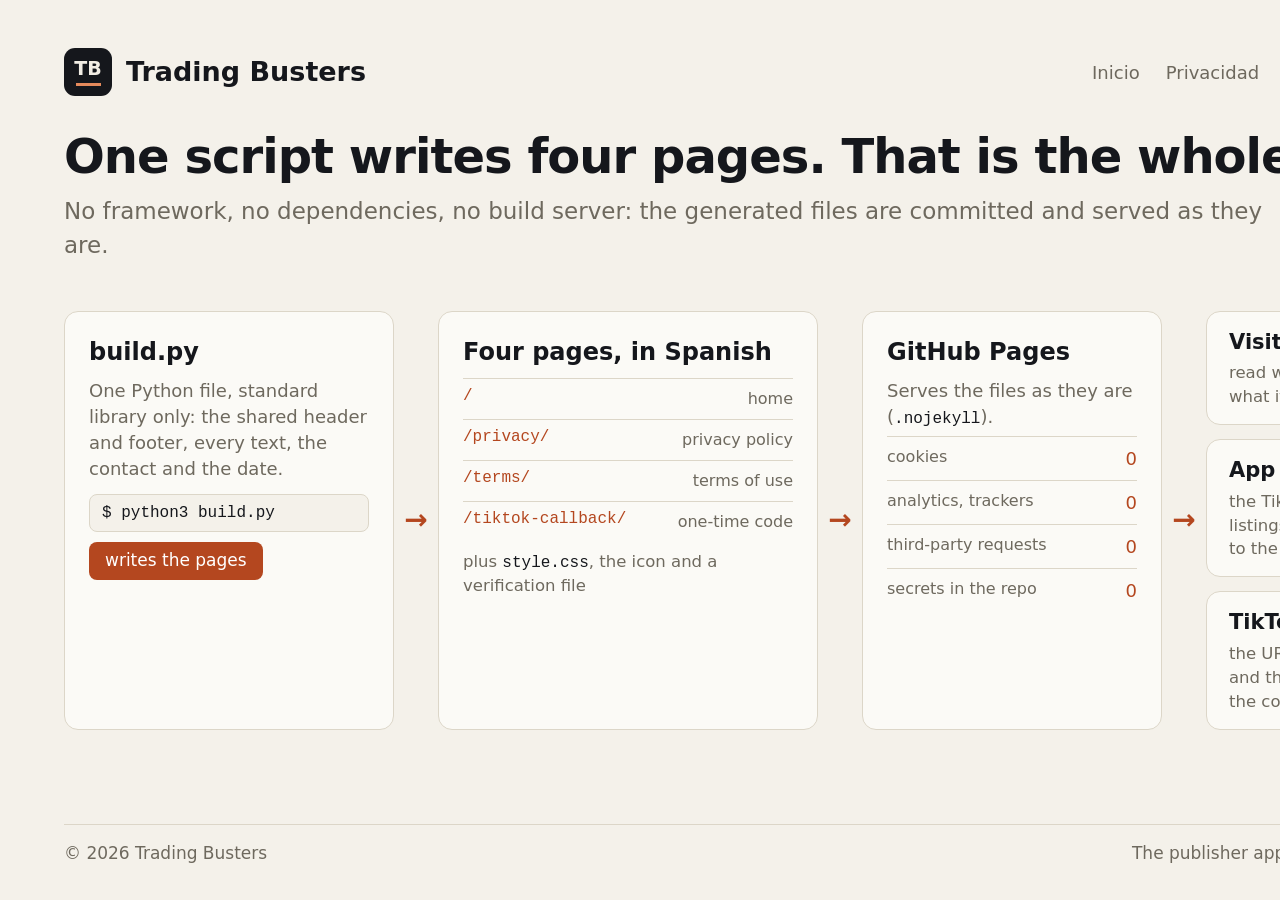
==== docs/images/src/diagram.html @ 8ce841c0 "docs: README v3 banner and diagram in the repo's own design Co-Authored-By: Claude Fable 5.2 <norepl" ====
<!doctype html><html><head><meta charset="utf-8">
<!-- no font or script is loaded from anywhere: this file is served by GitHub Pages like the rest of the site, which makes no third-party request. The PNG render injects Inter and JetBrains Mono at screenshot time (see brand.json). -->
<style>
:root{--bg:#F4F1EA;--fg:#15171C;--muted:#6E695E;--accent:#B4471F;--card:#FBFAF6;--line:#DCD6C8}
*{box-sizing:border-box;margin:0;padding:0}
body{width:1600px;height:900px;background:var(--bg);color:var(--fg);font:20px/1.5 Inter,system-ui,sans-serif;overflow:hidden;padding:48px 64px 0;position:relative}
header{display:flex;align-items:center;justify-content:space-between;margin-bottom:34px}
.brand{display:flex;align-items:center;gap:14px;font-weight:800;font-size:27px}
.tb{width:48px;height:48px;border-radius:11px;background:#15171C;color:#F1EDE4;display:flex;flex-direction:column;align-items:center;justify-content:center;font-size:19px;font-weight:800;line-height:1}
.tb::after{content:"";width:25px;height:3px;background:#E58A5C;margin-top:5px}
nav a{color:var(--muted);margin-left:26px;font-size:18px}nav a.on{color:var(--accent)}
h1{font-size:48px;line-height:1.12;font-weight:800;letter-spacing:-.02em}
.lead{font-size:23px;color:var(--muted);margin-top:10px;max-width:1240px}
.flow{display:grid;grid-template-columns:330px 44px 380px 44px 300px 44px 1fr;margin-top:48px;align-items:stretch}
.card{background:var(--card);border:1px solid var(--line);border-radius:14px;padding:22px 24px}
.card h2{font-size:24px;font-weight:700;margin-bottom:8px}
.card p{font-size:18px;line-height:1.45;color:var(--muted)}
.ar{display:flex;align-items:center;justify-content:center;color:var(--accent);font-size:28px;font-weight:600}
.m{font:500 16px "JetBrains Mono",monospace}
.ta{background:var(--bg);border:1px solid var(--line);border-radius:8px;padding:9px 12px;margin:12px 0 10px;color:var(--fg)}
.btn{display:inline-block;font-size:17px;padding:6px 16px;border-radius:8px;background:var(--accent);color:#fff}
ul{list-style:none;margin-top:6px}li{display:flex;justify-content:space-between;gap:10px;padding:8px 0;border-top:1px solid var(--line);font-size:18px}li span{color:var(--accent)}li i{font-style:normal;color:var(--muted);font-size:16px}
.stack{display:grid;gap:14px}.stack .card{padding:15px 22px}.stack h2{font-size:21px;margin-bottom:3px}.stack p{font-size:16.5px}
footer{position:absolute;left:64px;right:64px;bottom:34px;padding-top:16px;border-top:1px solid var(--line);color:var(--muted);font-size:17px;display:flex;justify-content:space-between}
</style></head><body>
<header><div class="brand"><span class="tb">TB</span>Trading Busters</div><nav><a>Inicio</a><a>Privacidad</a><a>Condiciones</a><a class="on">How it works</a></nav></header>
<h1>One script writes four pages. That is the whole site.</h1>
<p class="lead">No framework, no dependencies, no build server: the generated files are committed and served as they are.</p>
<div class="flow">
 <div class="card"><h2>build.py</h2><p>One Python file, standard library only: the shared header and footer, every text, the contact and the date.</p><div class="ta m">$ python3 build.py</div><span class="btn">writes the pages</span></div>
 <div class="ar">&rarr;</div>
 <div class="card"><h2>Four pages, in Spanish</h2><ul><li><span class="m">/</span><i>home</i></li><li><span class="m">/privacy/</span><i>privacy policy</i></li><li><span class="m">/terms/</span><i>terms of use</i></li><li><span class="m">/tiktok-callback/</span><i>one-time code</i></li></ul><p style="margin-top:8px;font-size:16.5px">plus <span class="m" style="color:var(--fg)">style.css</span>, the icon and a verification file</p></div>
 <div class="ar">&rarr;</div>
 <div class="card"><h2>GitHub Pages</h2><p>Serves the files as they are (<span class="m" style="color:var(--fg)">.nojekyll</span>).</p><ul><li><i>cookies</i><span>0</span></li><li><i>analytics, trackers</i><span>0</span></li><li><i>third-party requests</i><span>0</span></li><li><i>secrets in the repo</i><span>0</span></li></ul></div>
 <div class="ar">&rarr;</div>
 <div class="stack">
  <div class="card"><h2>Visitors</h2><p>read what the channel is and what it never sells</p></div>
  <div class="card"><h2>App reviews</h2><p>the TikTok, Meta and Google listings of the publisher app link to the privacy and terms pages</p></div>
  <div class="card"><h2>TikTok checks</h2><p>the URL-prefix verification file, and the callback page that shows the code and sends nothing</p></div>
 </div>
</div>
<footer><span>&copy; 2026 Trading Busters</span><span>The publisher app itself is not in this repository.</span></footer>
</body></html>
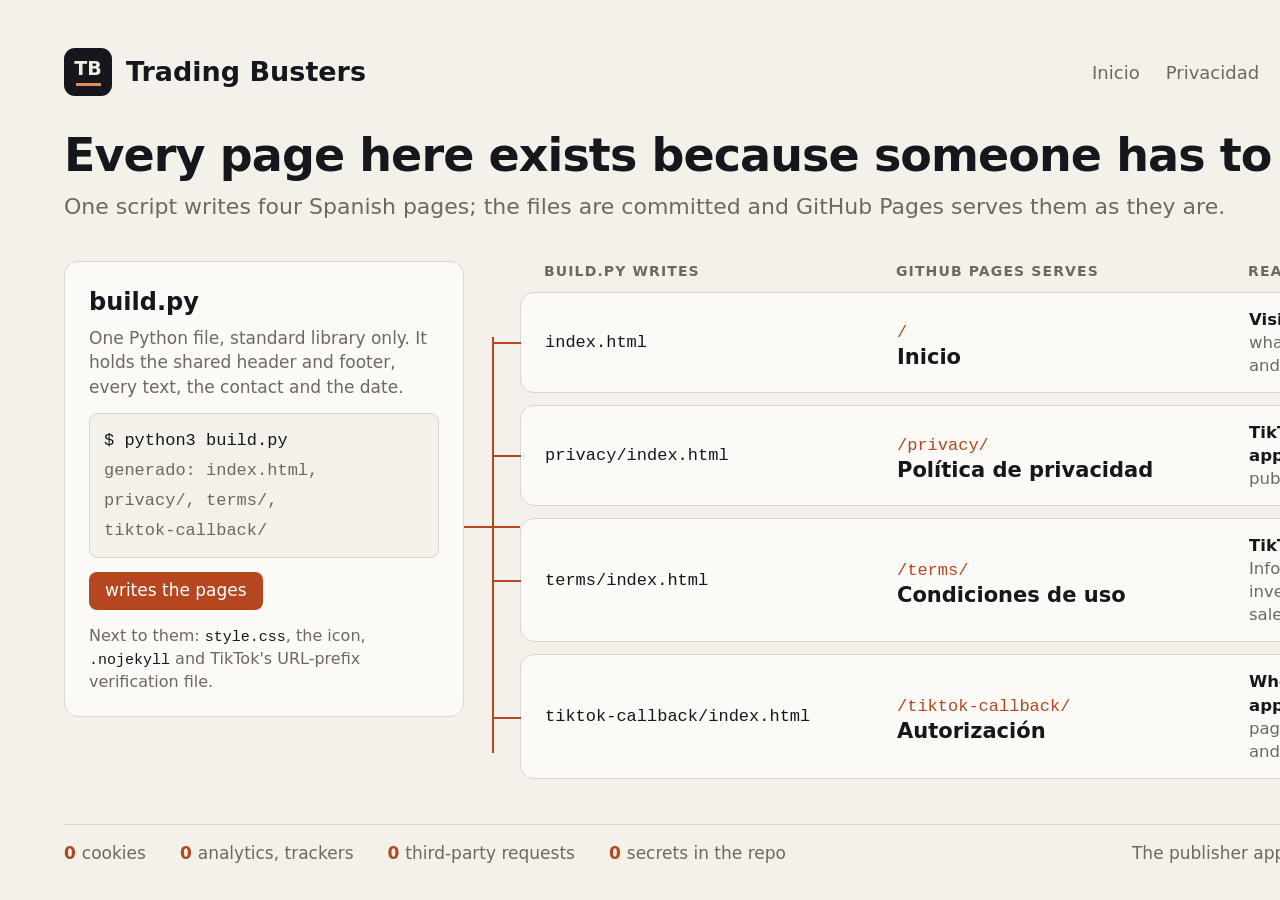
==== commit 76bfbb36: "docs: diagram as a ledger of the four pages (file, URL, reader), no longer the same layout as scienc" ====
--- a/docs/images/src/diagram.html
+++ b/docs/images/src/diagram.html
@@ -9,35 +9,46 @@
 .tb{width:48px;height:48px;border-radius:11px;background:#15171C;color:#F1EDE4;display:flex;flex-direction:column;align-items:center;justify-content:center;font-size:19px;font-weight:800;line-height:1}
 .tb::after{content:"";width:25px;height:3px;background:#E58A5C;margin-top:5px}
 nav a{color:var(--muted);margin-left:26px;font-size:18px}nav a.on{color:var(--accent)}
-h1{font-size:48px;line-height:1.12;font-weight:800;letter-spacing:-.02em}
-.lead{font-size:23px;color:var(--muted);margin-top:10px;max-width:1240px}
-.flow{display:grid;grid-template-columns:330px 44px 380px 44px 300px 44px 1fr;margin-top:48px;align-items:stretch}
+h1{font-size:46px;line-height:1.12;font-weight:800;letter-spacing:-.02em}
+.lead{font-size:22px;color:var(--muted);margin-top:8px;max-width:1300px}
+.m{font:500 17px "JetBrains Mono",monospace}
+.grid{display:grid;grid-template-columns:400px 1fr;gap:56px;margin-top:38px}
 .card{background:var(--card);border:1px solid var(--line);border-radius:14px;padding:22px 24px}
-.card h2{font-size:24px;font-weight:700;margin-bottom:8px}
-.card p{font-size:18px;line-height:1.45;color:var(--muted)}
-.ar{display:flex;align-items:center;justify-content:center;color:var(--accent);font-size:28px;font-weight:600}
-.m{font:500 16px "JetBrains Mono",monospace}
-.ta{background:var(--bg);border:1px solid var(--line);border-radius:8px;padding:9px 12px;margin:12px 0 10px;color:var(--fg)}
+.card h2{font-size:24px;font-weight:700;margin-bottom:6px}
+.card p{font-size:17px;line-height:1.45;color:var(--muted)}
+.ta{background:var(--bg);border:1px solid var(--line);border-radius:8px;padding:12px 14px;margin:14px 0 14px;color:var(--fg);line-height:1.75}
+.ta i{font-style:normal;color:var(--muted)}
 .btn{display:inline-block;font-size:17px;padding:6px 16px;border-radius:8px;background:var(--accent);color:#fff}
-ul{list-style:none;margin-top:6px}li{display:flex;justify-content:space-between;gap:10px;padding:8px 0;border-top:1px solid var(--line);font-size:18px}li span{color:var(--accent)}li i{font-style:normal;color:var(--muted);font-size:16px}
-.stack{display:grid;gap:14px}.stack .card{padding:15px 22px}.stack h2{font-size:21px;margin-bottom:3px}.stack p{font-size:16.5px}
+.led{position:relative}
+.led::before{content:"";position:absolute;left:-56px;top:50%;width:56px;border-top:2px solid var(--accent)}
+.led::after{content:"";position:absolute;left:-28px;top:76px;bottom:38px;border-left:2px solid var(--accent)}
+.hd,.row{display:grid;grid-template-columns:330px 330px 1fr;column-gap:22px;align-items:center}
+.hd{font-size:14px;letter-spacing:.08em;text-transform:uppercase;color:var(--muted);font-weight:600;padding:0 24px 10px}
+.row{background:var(--card);border:1px solid var(--line);border-radius:14px;padding:15px 24px;margin-bottom:12px;position:relative;min-height:92px}
+.row::before{content:"";position:absolute;left:-28px;top:50%;width:28px;border-top:2px solid var(--accent)}
+.row .f{color:var(--fg)}
+.row .u b{display:block;font-size:21px;font-weight:700;line-height:1.2}
+.row .u span{color:var(--accent)}
+.row .r{font-size:16.5px;line-height:1.4;color:var(--muted)}
+.row .r b{color:var(--fg);font-weight:600}
+.zeros{display:flex;gap:34px}.zeros b{color:var(--accent);font-weight:700;margin-right:6px}
 footer{position:absolute;left:64px;right:64px;bottom:34px;padding-top:16px;border-top:1px solid var(--line);color:var(--muted);font-size:17px;display:flex;justify-content:space-between}
 </style></head><body>
 <header><div class="brand"><span class="tb">TB</span>Trading Busters</div><nav><a>Inicio</a><a>Privacidad</a><a>Condiciones</a><a class="on">How it works</a></nav></header>
-<h1>One script writes four pages. That is the whole site.</h1>
-<p class="lead">No framework, no dependencies, no build server: the generated files are committed and served as they are.</p>
-<div class="flow">
- <div class="card"><h2>build.py</h2><p>One Python file, standard library only: the shared header and footer, every text, the contact and the date.</p><div class="ta m">$ python3 build.py</div><span class="btn">writes the pages</span></div>
- <div class="ar">&rarr;</div>
- <div class="card"><h2>Four pages, in Spanish</h2><ul><li><span class="m">/</span><i>home</i></li><li><span class="m">/privacy/</span><i>privacy policy</i></li><li><span class="m">/terms/</span><i>terms of use</i></li><li><span class="m">/tiktok-callback/</span><i>one-time code</i></li></ul><p style="margin-top:8px;font-size:16.5px">plus <span class="m" style="color:var(--fg)">style.css</span>, the icon and a verification file</p></div>
- <div class="ar">&rarr;</div>
- <div class="card"><h2>GitHub Pages</h2><p>Serves the files as they are (<span class="m" style="color:var(--fg)">.nojekyll</span>).</p><ul><li><i>cookies</i><span>0</span></li><li><i>analytics, trackers</i><span>0</span></li><li><i>third-party requests</i><span>0</span></li><li><i>secrets in the repo</i><span>0</span></li></ul></div>
- <div class="ar">&rarr;</div>
- <div class="stack">
-  <div class="card"><h2>Visitors</h2><p>read what the channel is and what it never sells</p></div>
-  <div class="card"><h2>App reviews</h2><p>the TikTok, Meta and Google listings of the publisher app link to the privacy and terms pages</p></div>
-  <div class="card"><h2>TikTok checks</h2><p>the URL-prefix verification file, and the callback page that shows the code and sends nothing</p></div>
+<h1>Every page here exists because someone has to read it.</h1>
+<p class="lead">One script writes four Spanish pages; the files are committed and GitHub Pages serves them as they are.</p>
+<div class="grid">
+ <div class="card" style="align-self:start"><h2>build.py</h2><p>One Python file, standard library only. It holds the shared header and footer, every text, the contact and the date.</p>
+  <div class="ta m">$ python3 build.py<br><i>generado: index.html,<br>privacy/, terms/,<br>tiktok-callback/</i></div>
+  <span class="btn">writes the pages</span>
+  <p style="margin-top:14px;font-size:16px">Next to them: <span class="m" style="font-size:15px;color:var(--fg)">style.css</span>, the icon, <span class="m" style="font-size:15px;color:var(--fg)">.nojekyll</span> and TikTok's URL-prefix verification file.</p></div>
+ <div class="led">
+  <div class="hd"><span>build.py writes</span><span>GitHub Pages serves</span><span>Read by</span></div>
+  <div class="row"><span class="f m">index.html</span><div class="u"><span class="m">/</span><b>Inicio</b></div><p class="r"><b>Visitors.</b> What the channel is, what the publisher app does, and that nothing is sold.</p></div>
+  <div class="row"><span class="f m">privacy/index.html</span><div class="u"><span class="m">/privacy/</span><b>Pol&iacute;tica de privacidad</b></div><p class="r"><b>TikTok, Meta and Google app review.</b> Each listing of the publisher app must link to it.</p></div>
+  <div class="row"><span class="f m">terms/index.html</span><div class="u"><span class="m">/terms/</span><b>Condiciones de uso</b></div><p class="r"><b>TikTok app review.</b> Informative videos, no investment advice, nothing for sale.</p></div>
+  <div class="row"><span class="f m">tiktok-callback/index.html</span><div class="u"><span class="m">/tiktok-callback/</span><b>Autorizaci&oacute;n</b></div><p class="r"><b>Whoever authorises the app.</b> TikTok redirects here; the page shows the one-time code and sends nothing.</p></div>
  </div>
 </div>
-<footer><span>&copy; 2026 Trading Busters</span><span>The publisher app itself is not in this repository.</span></footer>
+<footer><span class="zeros"><span><b>0</b>cookies</span><span><b>0</b>analytics, trackers</span><span><b>0</b>third-party requests</span><span><b>0</b>secrets in the repo</span></span><span>The publisher app itself is not in this repository.</span></footer>
 </body></html>
